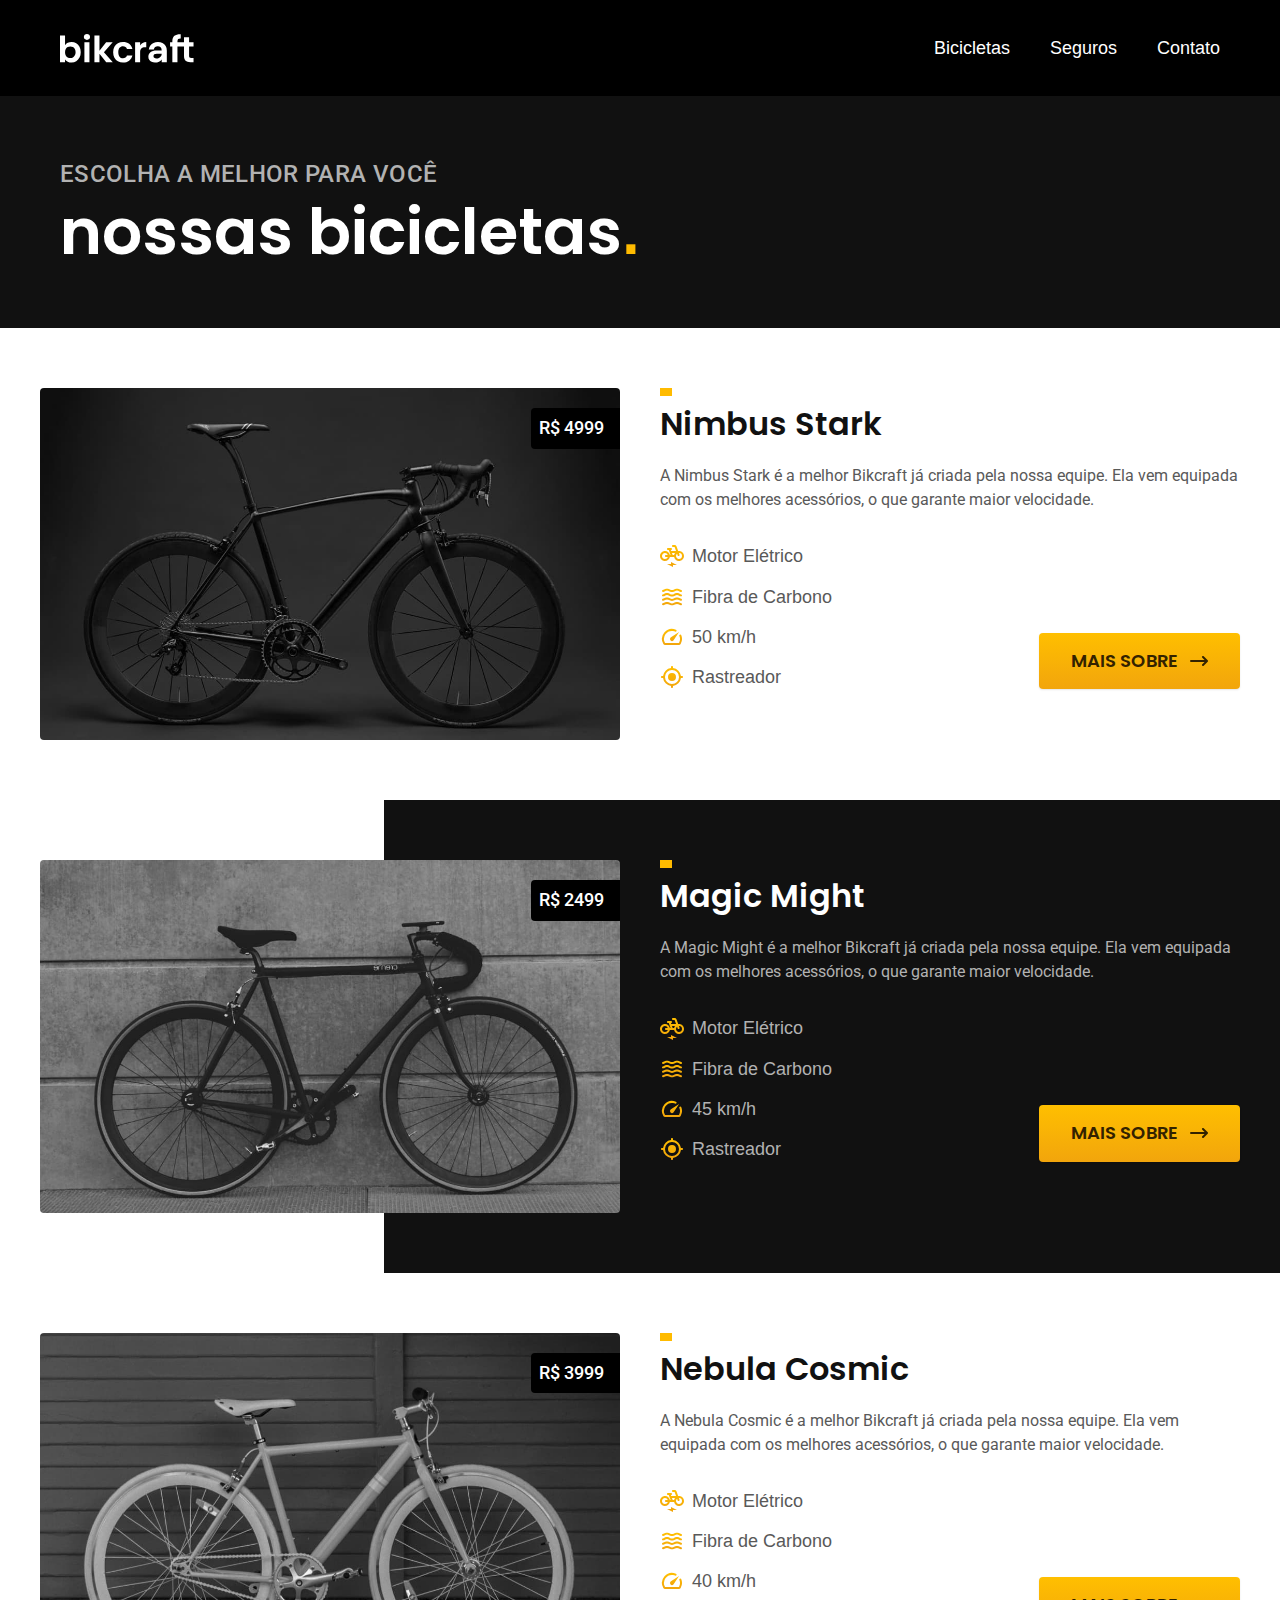
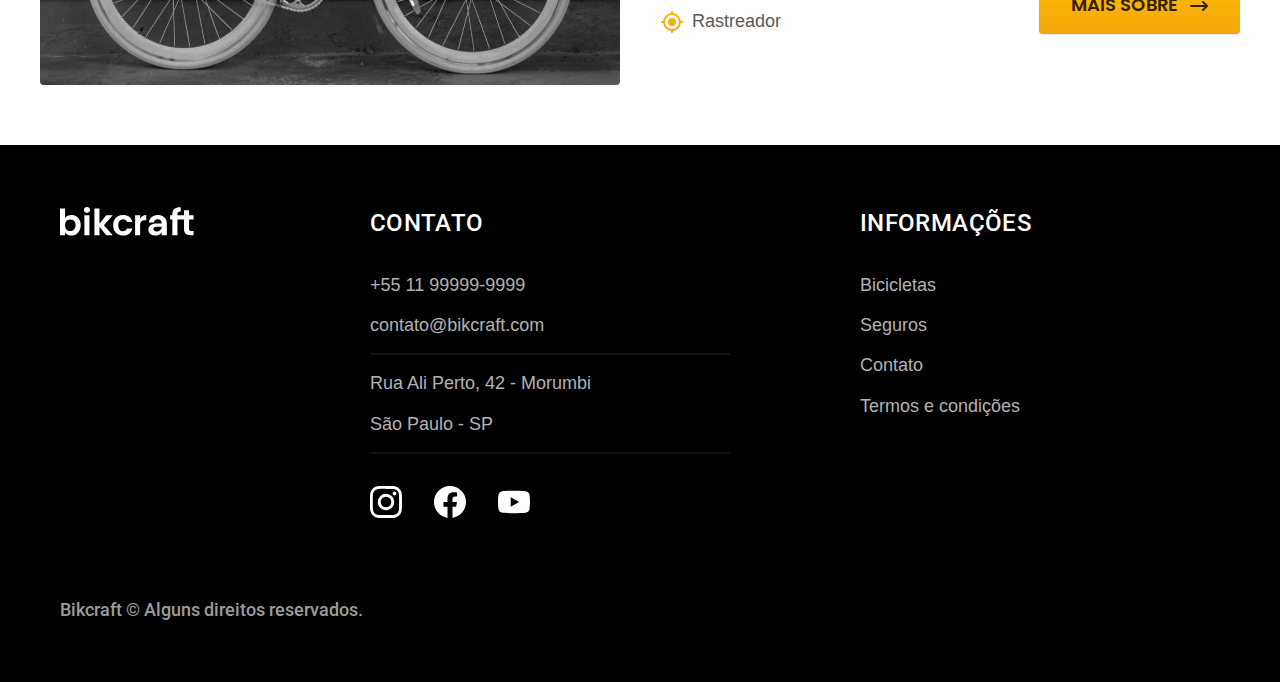
==== bicicletas.html @ 54c108d4 "Finished bikes and terms pages" ====
<!DOCTYPE html>
<html lang="pt-br">

<head>
  <meta charset="UTF-8">
  <meta name="viewport" content="width=device-width, initial-scale=1.0">
  <meta name="description" content="Bicicletas">
  <title>Bicicletas | Bikcraft</title>

  <link rel="stylesheet" href="./css/style.css">

  <link rel="preconnect" href="https://fonts.googleapis.com">
  <link rel="preconnect" href="https://fonts.gstatic.com" crossorigin>
  <link
    href="https://fonts.googleapis.com/css2?family=Merriweather:ital,wght@1,900&family=Poppins:wght@400;600&family=Roboto:wght@400;500&display=swap"
    rel="stylesheet">
</head>

<body id="bicicletas">
  <header class="header-bg">
    <div class="header container">
      <a href="./">
        <img src="./img/bikcraft.svg" alt="Bikcraft">
      </a>

      <nav aria-label="primaria">
        <ul class="header-menu font-1-m cor-0">
          <li><a href="./bicicletas.html">Bicicletas</a></li>
          <li><a href="./seguros.html">Seguros</a></li>
          <li><a href="./contato.html">Contato</a></li>
        </ul>
      </nav>
    </div>
  </header>

  <main>
    <div class="titulo-bg">
      <div class="titulo container">
        <p class="font-2-l-b cor-5">Escolha a melhor para você</p>
        <h1 class="font-1-xxl cor-0">nossas bicicletas<span class="cor-p1">.</span></h1>
      </div>
    </div>

    <div class="bicicletas container">
      <div class="bicicletas-imagem">
        <img src="./img/bicicletas/nimbus.jpg" alt="Bicicleta preta">
        <span class="font-2-m cor-0">R$ 4999</span>
      </div>

      <div class="bicicletas-conteudo">
        <h2 class="font-1-xl">Nimbus Stark</h2>
        <p class="font-2-s cor-8">A Nimbus Stark é a melhor Bikcraft já criada pela nossa equipe. Ela vem equipada com
          os melhores acessórios, o que garante maior velocidade.</p>
        <ul class="font-1-m cor-8">
          <li>
            <img src="./img/icones/eletrica.svg" alt="">
            Motor Elétrico
          </li>
          <li>
            <img src="./img/icones/carbono.svg" alt="">
            Fibra de Carbono
          </li>
          <li>
            <img src="./img/icones/velocidade.svg" alt="">
            50 km/h
          </li>
          <li>
            <img src="./img/icones/rastreador.svg" alt="">
            Rastreador
          </li>
        </ul>
        <a class="botao seta" href="./bicicletas/nimbus.html">Mais sobre</a>
      </div>
    </div>

    <div class="bicicletas-bg">
      <div class="bicicletas container">
        <div class="bicicletas-imagem">
          <img src="./img/bicicletas/magic.jpg" alt="Bicicleta preta">
          <span class="font-2-m cor-0">R$ 2499</span>
        </div>

        <div class="bicicletas-conteudo">
          <h2 class="font-1-xl cor-0">Magic Might</h2>
          <p class="font-2-s cor-5">A Magic Might é a melhor Bikcraft já criada pela nossa equipe. Ela vem equipada com
            os melhores acessórios, o que garante maior velocidade.</p>
          <ul class="font-1-m cor-5">
            <li>
              <img src="./img/icones/eletrica.svg" alt="">
              Motor Elétrico
            </li>
            <li>
              <img src="./img/icones/carbono.svg" alt="">
              Fibra de Carbono
            </li>
            <li>
              <img src="./img/icones/velocidade.svg" alt="">
              45 km/h
            </li>
            <li>
              <img src="./img/icones/rastreador.svg" alt="">
              Rastreador
            </li>
          </ul>
          <a class="botao seta" href="./bicicletas/magic.html">Mais sobre</a>
        </div>
      </div>
    </div>

    <div class="bicicletas container">
      <div class="bicicletas-imagem">
        <img src="./img/bicicletas/nebula.jpg" alt="Bicicleta preta">
        <span class="font-2-m cor-0">R$ 3999</span>
      </div>

      <div class="bicicletas-conteudo">
        <h2 class="font-1-xl">Nebula Cosmic</h2>
        <p class="font-2-s cor-8">A Nebula Cosmic é a melhor Bikcraft já criada pela nossa equipe. Ela vem equipada
          com
          os melhores acessórios, o que garante maior velocidade.</p>
        <ul class="font-1-m cor-8">
          <li>
            <img src="./img/icones/eletrica.svg" alt="">
            Motor Elétrico
          </li>
          <li>
            <img src="./img/icones/carbono.svg" alt="">
            Fibra de Carbono
          </li>
          <li>
            <img src="./img/icones/velocidade.svg" alt="">
            40 km/h
          </li>
          <li>
            <img src="./img/icones/rastreador.svg" alt="">
            Rastreador
          </li>
        </ul>
        <a class="botao seta" href="./bicicletas/nebula.html">Mais sobre</a>
      </div>
    </div>

  </main>

  <footer class="footer-bg">
    <div class="footer container">
      <img src="./img/bikcraft.svg" alt="Bikcraft">
      <div class="footer-contato">
        <h3 class="font-2-l-b cor-0">Contato</h3>
        <ul class="font-2-m cor-5">
          <li><a href="tel:+5511999999999">+55 11 99999-9999</a></li>
          <li><a href="mailto:contato@bikcraft.com">contato@bikcraft.com</a></li>
          <li>Rua Ali Perto, 42 - Morumbi</li>
          <li>São Paulo - SP</li>
        </ul>

        <div class="footer-redes">
          <a href="./">
            <img src="./img/redes/instagram.svg" alt="Instagram">
          </a>
          <a href="./">
            <img src="./img/redes/facebook.svg" alt="Facebook">
          </a>
          <a href="./">
            <img src="./img/redes/youtube.svg" alt="Youtube">
          </a>
        </div>
      </div>
      <div class="footer-informacoes">
        <h3 class="font-2-l-b cor-0">Informações</h3>
        <nav>
          <ul class="font-1-m cor-5">
            <li><a href="./bicicletas.html">Bicicletas</a></li>
            <li><a href="./seguros.html">Seguros</a></li>
            <li><a href="./contato.html">Contato</a></li>
            <li><a href="./termos.html">Termos e condições</a></li>
          </ul>
        </nav>
      </div>
      <p class="font-2-m cor-6 footer-copy">Bikcraft &copy; Alguns direitos reservados.</p>
    </div>
  </footer>
</body>

</html>
---- css/style.css ----
@import "./utility/tipografia.css";
@import "./utility/cores.css";

@import "./global/global.css";

@import "./global/header.css";
@import "./global/footer.css";

/* Utilidades */
@import "./utility/componentes.css";

/* Home */
@import "./home/introducao.css";
@import "./home/tecnologia.css";
@import "./home/parceiros.css";
@import "./home/depoimento.css";

/* bicicletas */
@import "./bicicletas/bicicletas-lista.css";
@import "./bicicletas/bicicletas.css";

/* seguros */
@import "./seguros/seguros.css";

/* Termos */
@import "./termos/termos.css";
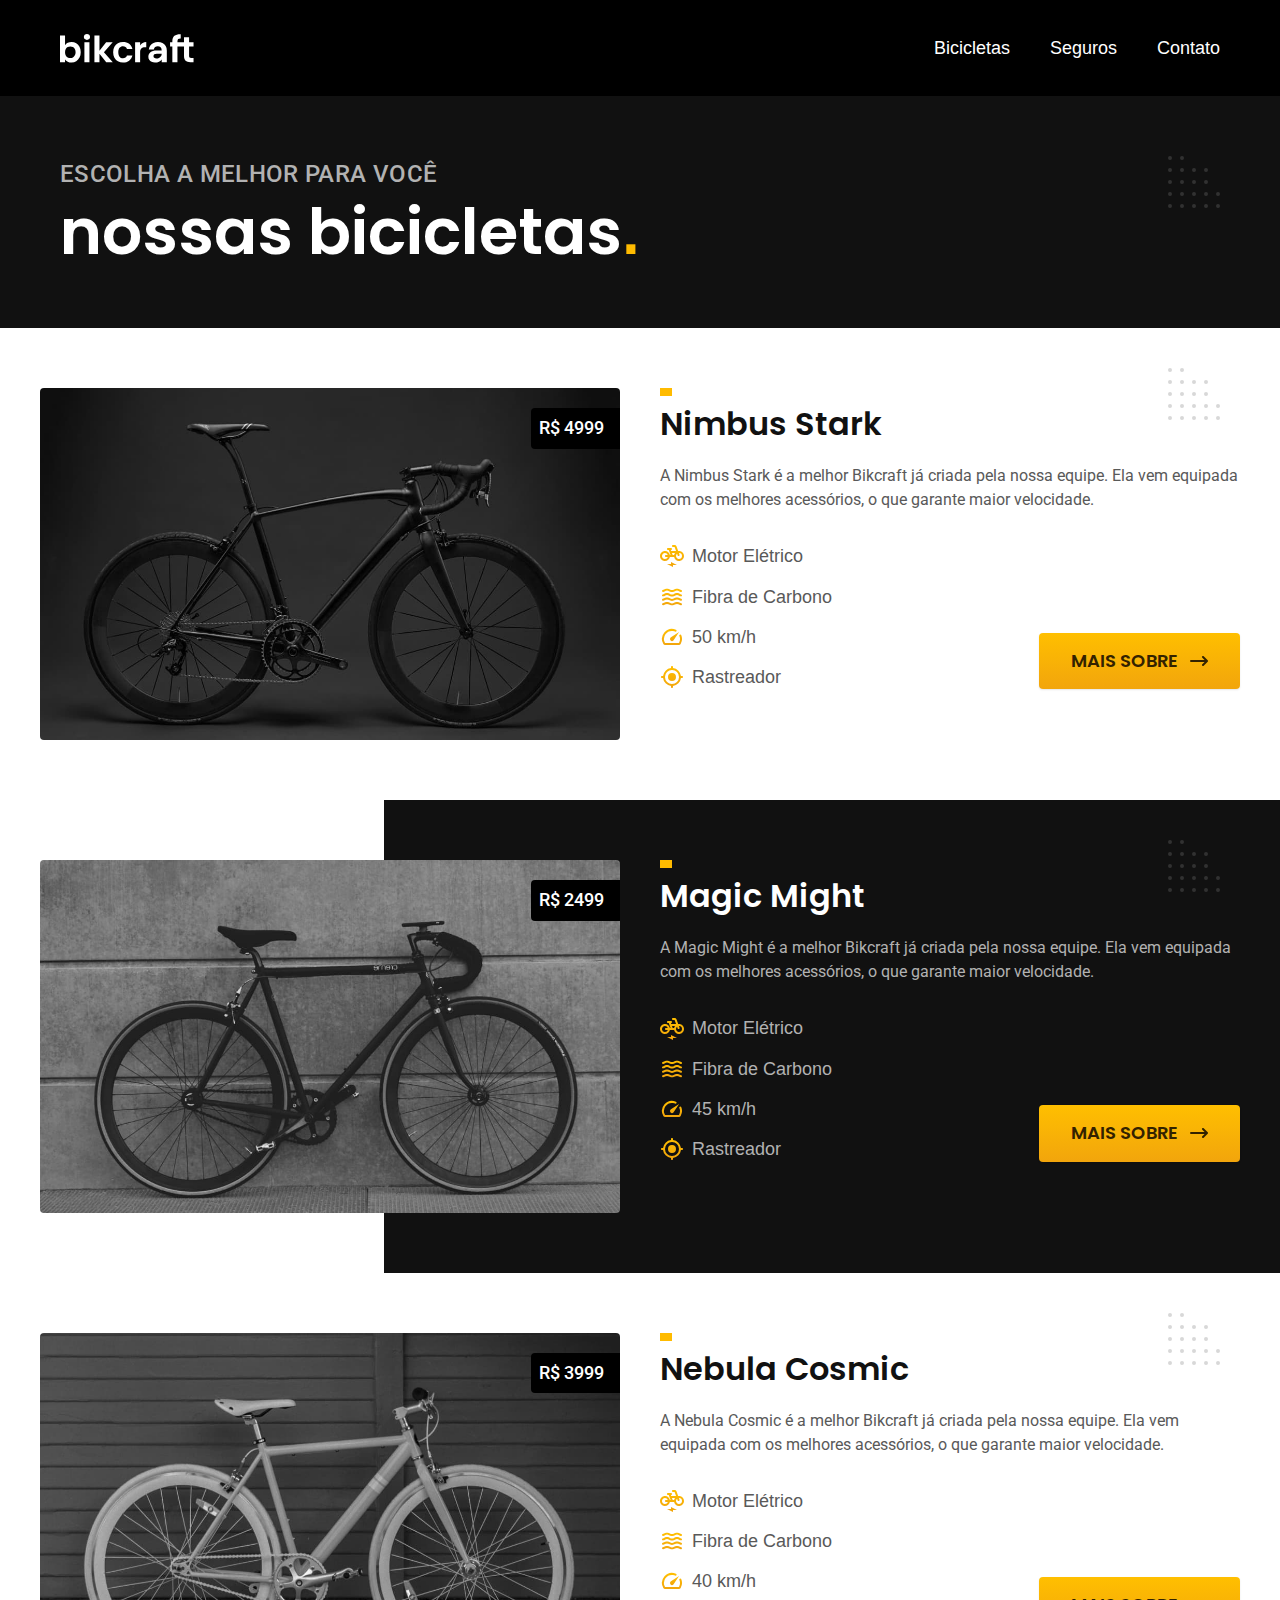
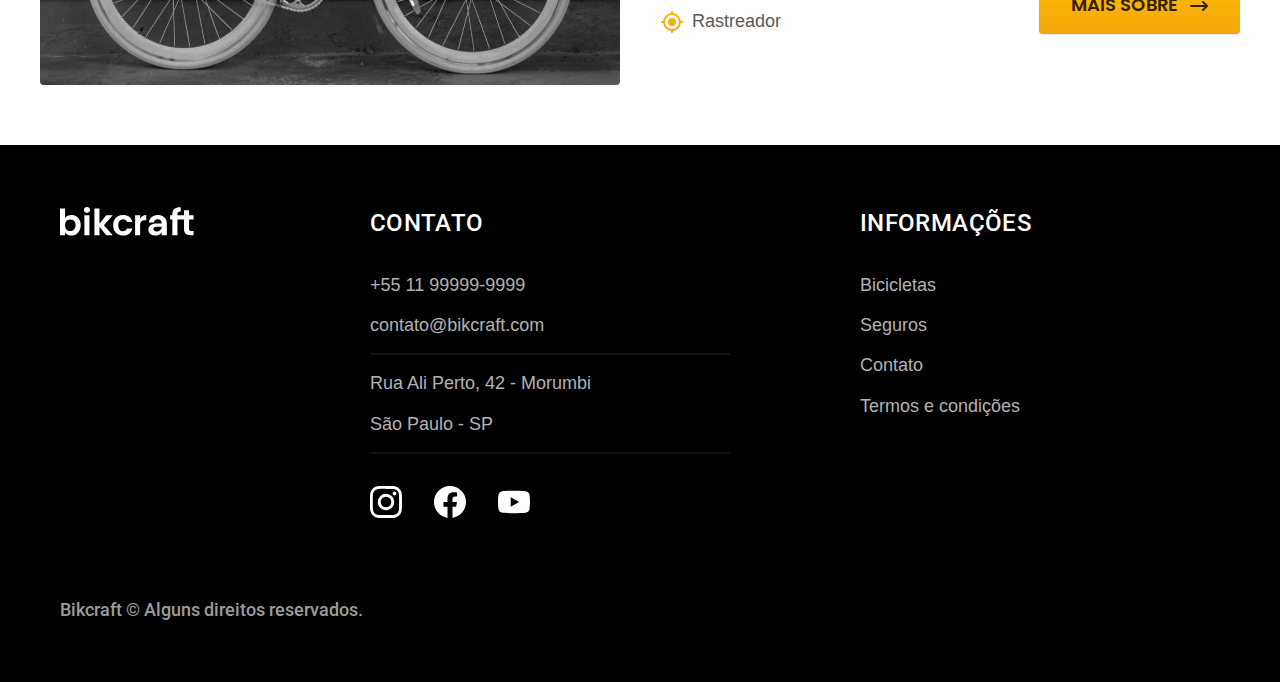
==== commit 00d4a1ae: "Finished HTML and CSS" ====
--- a/bicicletas.html
+++ b/bicicletas.html
@@ -7,6 +7,7 @@
   <meta name="description" content="Bicicletas">
   <title>Bicicletas | Bikcraft</title>
 
+  <link rel="preload" href="./css/style.css" as="style">
   <link rel="stylesheet" href="./css/style.css">
 
   <link rel="preconnect" href="https://fonts.googleapis.com">
--- a/css/style.css
+++ b/css/style.css
@@ -1,6 +1,3 @@
-@import "./utility/tipografia.css";
-@import "./utility/cores.css";
-
 @import "./global/global.css";
 
 @import "./global/header.css";
@@ -8,6 +5,9 @@
 
 /* Utilidades */
 @import "./utility/componentes.css";
+@import "./utility/tipografia.css";
+@import "./utility/cores.css";
+@import "./utility/formulario.css";
 
 /* Home */
 @import "./home/introducao.css";
@@ -21,6 +21,19 @@
 
 /* seguros */
 @import "./seguros/seguros.css";
+@import "./seguros/vantagens.css";
+@import "./seguros/perguntas.css";
+
+/* Orçamento */
+@import "./orcamento/orcamento.css";
 
 /* Termos */
 @import "./termos/termos.css";
+
+/* bicicleta */
+@import "./bicicleta/bicicleta.css";
+@import "./bicicleta/seguro.css";
+
+/* bicicleta */
+@import "./contato/contato.css";
+@import "./contato/lojas.css";
--- a/css/style.css
+++ b/css/style.css
@@ -1,6 +1,3 @@
-@import "./utility/tipografia.css";
-@import "./utility/cores.css";
-
 @import "./global/global.css";
 
 @import "./global/header.css";
@@ -8,6 +5,9 @@
 
 /* Utilidades */
 @import "./utility/componentes.css";
+@import "./utility/tipografia.css";
+@import "./utility/cores.css";
+@import "./utility/formulario.css";
 
 /* Home */
 @import "./home/introducao.css";
@@ -21,6 +21,19 @@
 
 /* seguros */
 @import "./seguros/seguros.css";
+@import "./seguros/vantagens.css";
+@import "./seguros/perguntas.css";
+
+/* Orçamento */
+@import "./orcamento/orcamento.css";
 
 /* Termos */
 @import "./termos/termos.css";
+
+/* bicicleta */
+@import "./bicicleta/bicicleta.css";
+@import "./bicicleta/seguro.css";
+
+/* bicicleta */
+@import "./contato/contato.css";
+@import "./contato/lojas.css";
